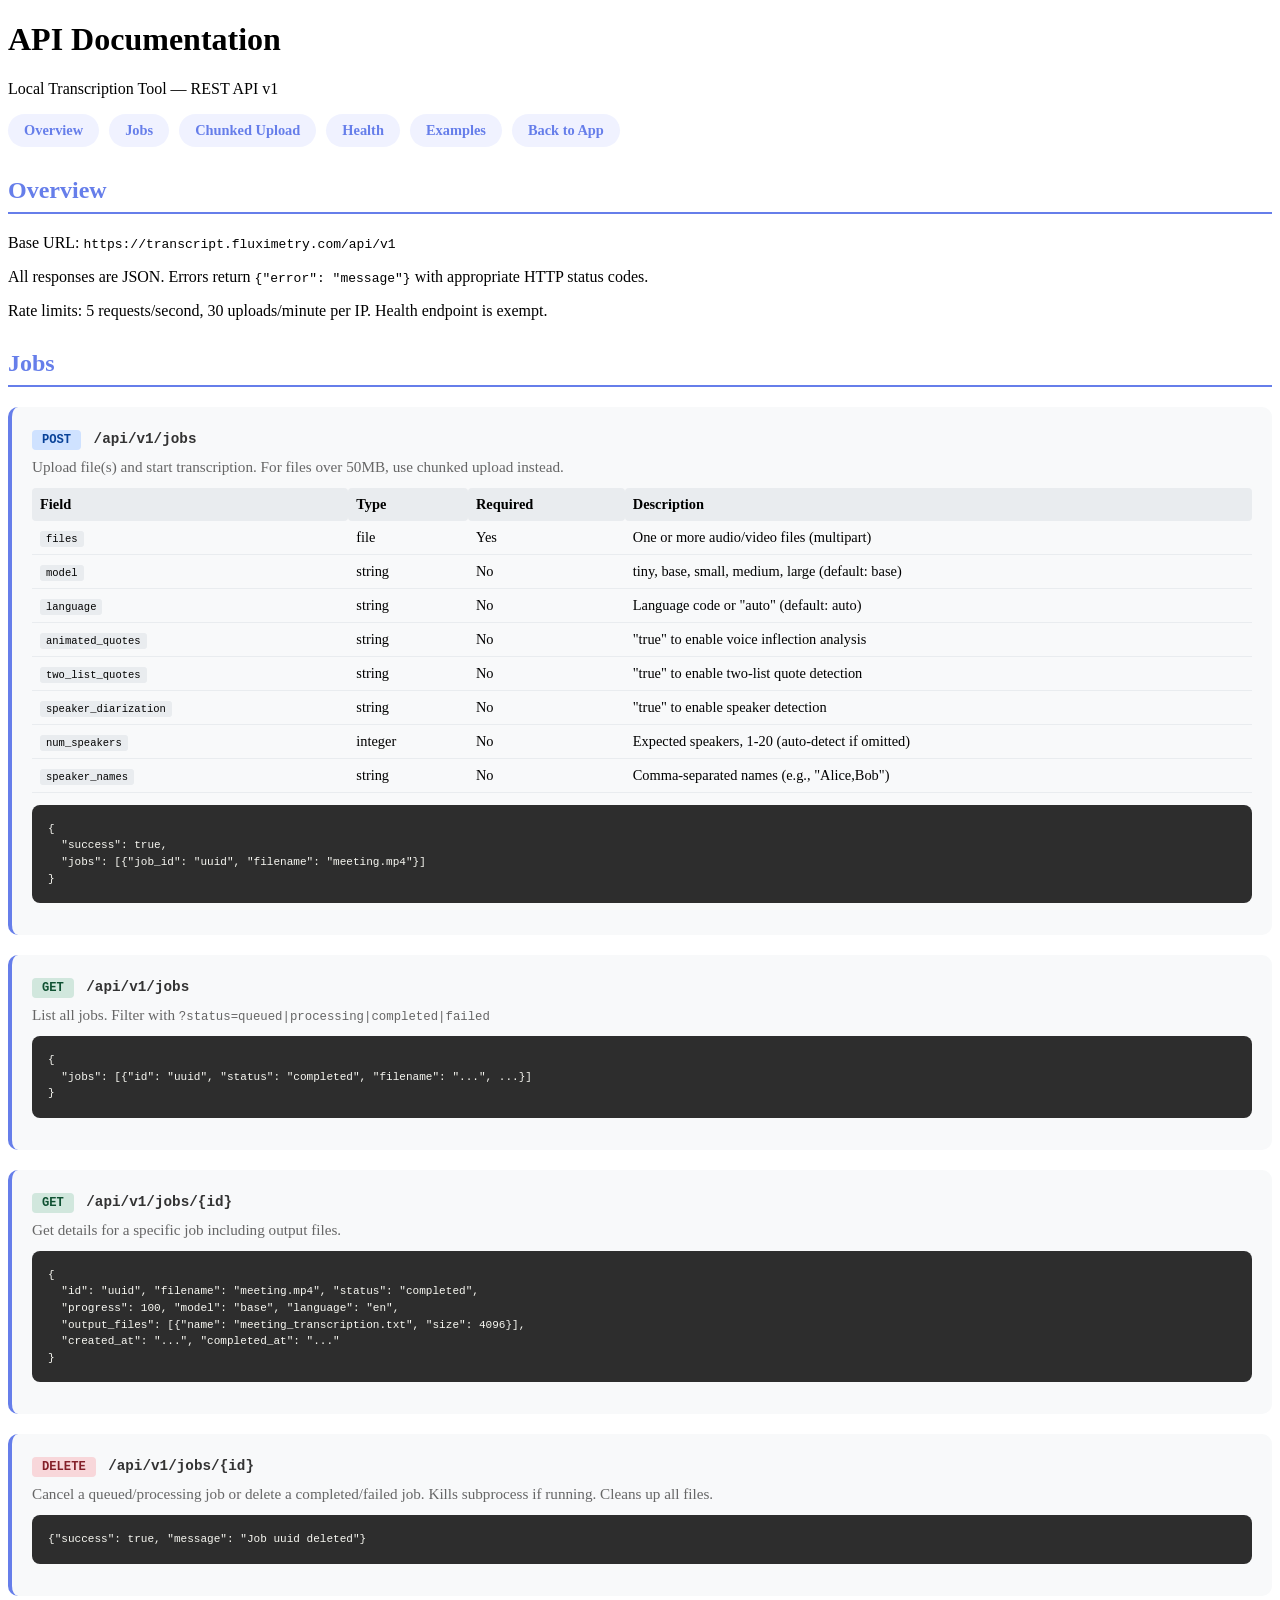
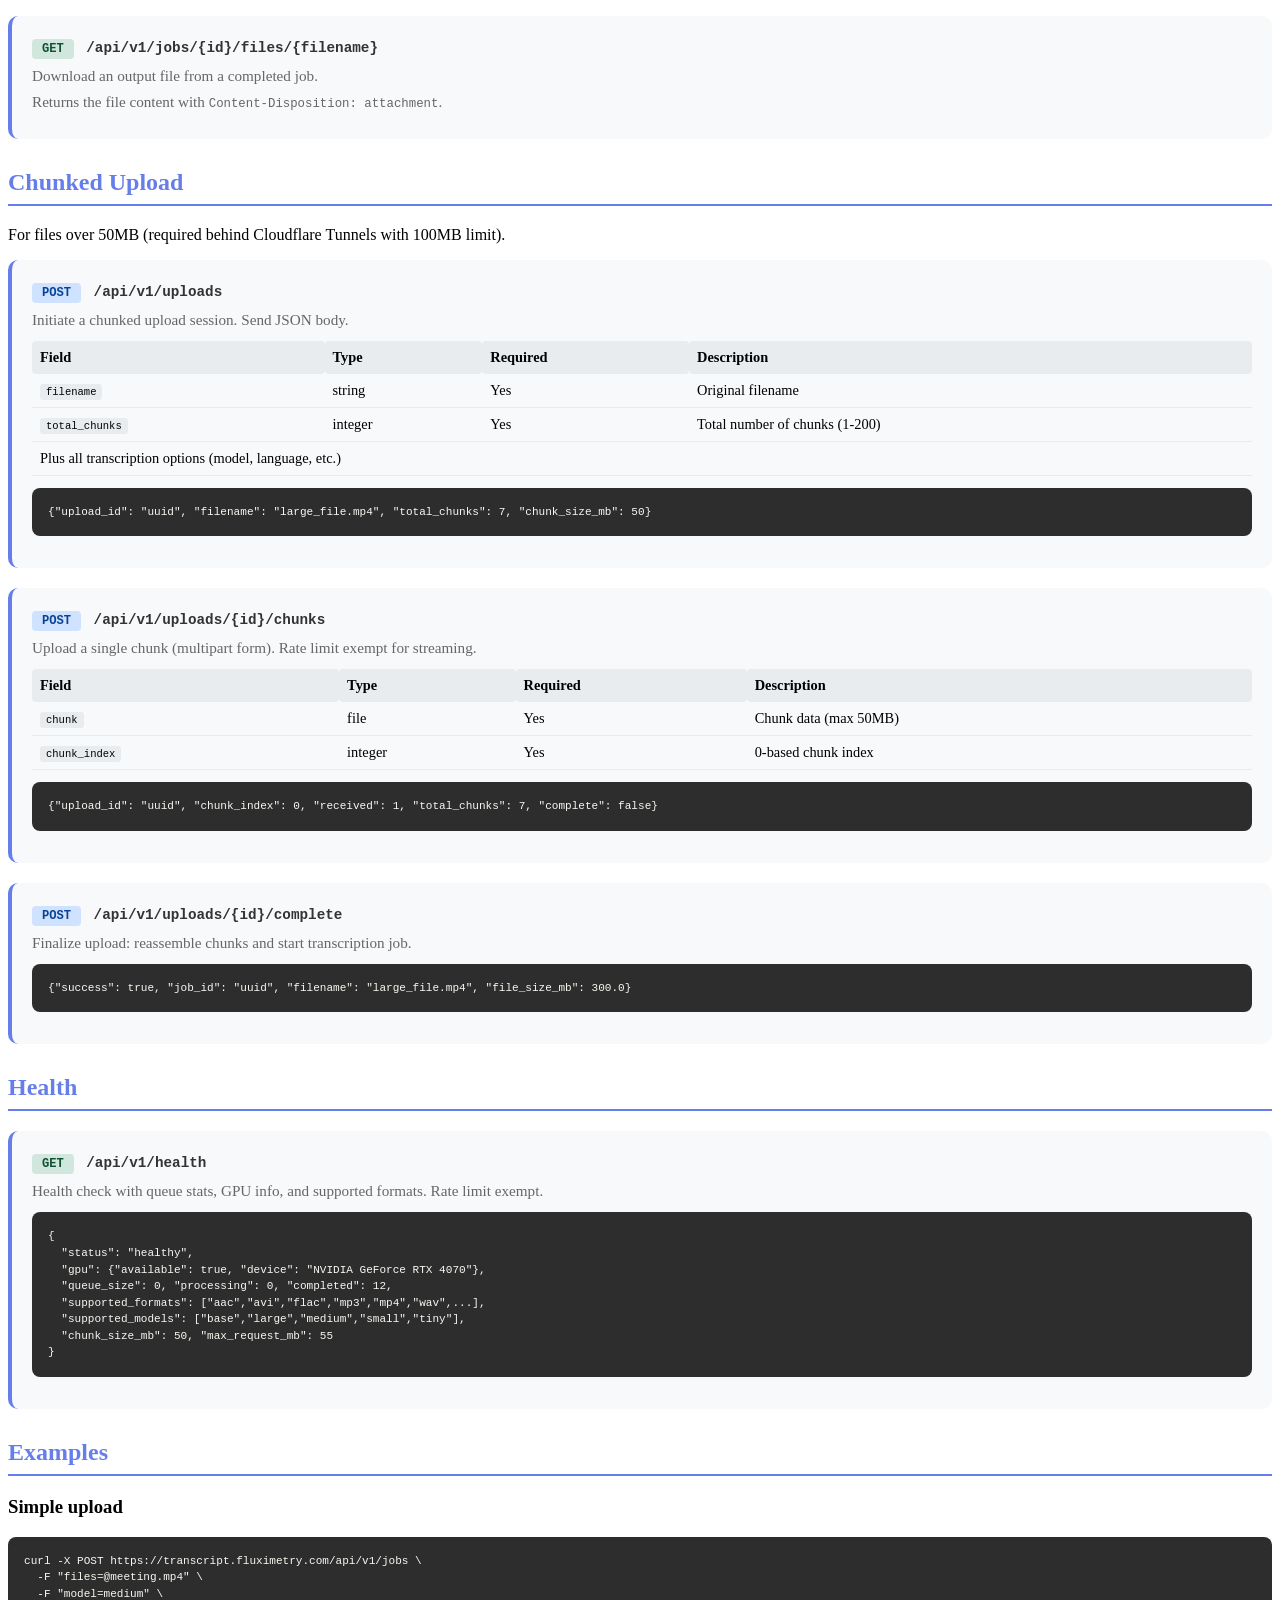
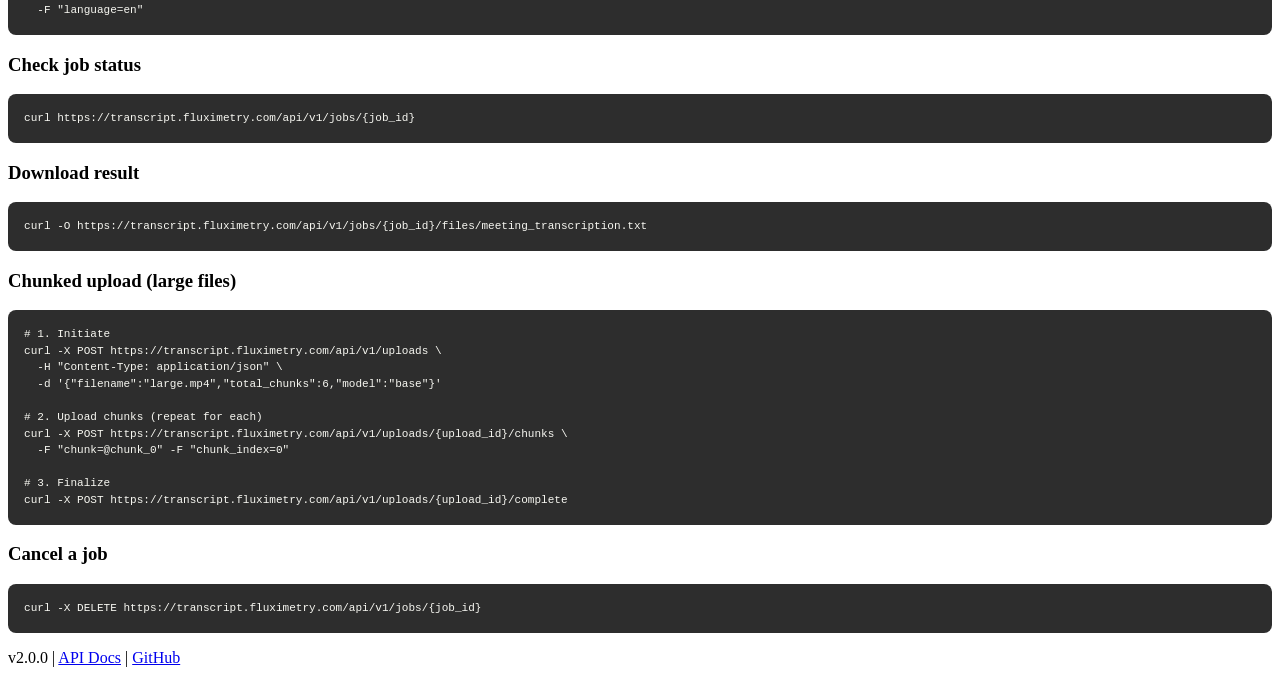
==== templates/docs.html @ fba422f9 "Add WebVTT output, API docs page, and updated footer - Transcription output now uses WebVTT (.vtt) f" ====
<!DOCTYPE html>
<html lang="en">
<head>
    <meta charset="UTF-8">
    <meta name="viewport" content="width=device-width, initial-scale=1.0">
    <title>API Documentation - Local Transcription Tool</title>
    <link rel="stylesheet" href="{{ url_for('static', filename='css/style.css') }}">
    <style>
        .docs-nav { display: flex; gap: 10px; margin-bottom: 30px; flex-wrap: wrap; }
        .docs-nav a { padding: 8px 16px; background: #f0f2ff; border-radius: 20px; color: #667eea; text-decoration: none; font-weight: 600; font-size: 0.9em; }
        .docs-nav a:hover { background: #667eea; color: white; }
        .endpoint { background: #f8f9fa; border-radius: 10px; padding: 20px; margin-bottom: 20px; border-left: 4px solid #667eea; }
        .endpoint h3 { margin: 0 0 8px 0; font-size: 1.1em; }
        .method { display: inline-block; padding: 3px 10px; border-radius: 4px; font-weight: 700; font-size: 0.85em; margin-right: 8px; font-family: monospace; }
        .method-get { background: #d1e7dd; color: #0f5132; }
        .method-post { background: #cfe2ff; color: #084298; }
        .method-delete { background: #f8d7da; color: #842029; }
        .path { font-family: monospace; font-size: 1em; color: #333; }
        .endpoint p { color: #666; margin: 8px 0; font-size: 0.95em; }
        .params { margin: 12px 0 0 0; }
        .params table { width: 100%; border-collapse: collapse; font-size: 0.9em; }
        .params th { text-align: left; padding: 8px; background: #e9ecef; border-radius: 4px; }
        .params td { padding: 8px; border-bottom: 1px solid #e9ecef; }
        .params code { background: #e9ecef; padding: 2px 6px; border-radius: 3px; font-size: 0.9em; }
        pre { background: #2d2d2d; color: #f8f8f2; padding: 16px; border-radius: 8px; overflow-x: auto; font-size: 0.85em; line-height: 1.5; margin: 12px 0; }
        .section-title { color: #667eea; border-bottom: 2px solid #667eea; padding-bottom: 8px; margin: 30px 0 20px 0; }
    </style>
</head>
<body>
    <div class="container">
        <header>
            <h1>API Documentation</h1>
            <p class="tagline">Local Transcription Tool — REST API v1</p>
        </header>

        <main>
            <div class="docs-nav">
                <a href="#overview">Overview</a>
                <a href="#jobs">Jobs</a>
                <a href="#chunked">Chunked Upload</a>
                <a href="#health">Health</a>
                <a href="#examples">Examples</a>
                <a href="/">Back to App</a>
            </div>

            <section id="overview">
                <h2 class="section-title">Overview</h2>
                <p>Base URL: <code>https://transcript.fluximetry.com/api/v1</code></p>
                <p>All responses are JSON. Errors return <code>{"error": "message"}</code> with appropriate HTTP status codes.</p>
                <p>Rate limits: 5 requests/second, 30 uploads/minute per IP. Health endpoint is exempt.</p>
            </section>

            <section id="jobs">
                <h2 class="section-title">Jobs</h2>

                <div class="endpoint">
                    <h3><span class="method method-post">POST</span> <span class="path">/api/v1/jobs</span></h3>
                    <p>Upload file(s) and start transcription. For files over 50MB, use chunked upload instead.</p>
                    <div class="params">
                        <table>
                            <tr><th>Field</th><th>Type</th><th>Required</th><th>Description</th></tr>
                            <tr><td><code>files</code></td><td>file</td><td>Yes</td><td>One or more audio/video files (multipart)</td></tr>
                            <tr><td><code>model</code></td><td>string</td><td>No</td><td>tiny, base, small, medium, large (default: base)</td></tr>
                            <tr><td><code>language</code></td><td>string</td><td>No</td><td>Language code or "auto" (default: auto)</td></tr>
                            <tr><td><code>animated_quotes</code></td><td>string</td><td>No</td><td>"true" to enable voice inflection analysis</td></tr>
                            <tr><td><code>two_list_quotes</code></td><td>string</td><td>No</td><td>"true" to enable two-list quote detection</td></tr>
                            <tr><td><code>speaker_diarization</code></td><td>string</td><td>No</td><td>"true" to enable speaker detection</td></tr>
                            <tr><td><code>num_speakers</code></td><td>integer</td><td>No</td><td>Expected speakers, 1-20 (auto-detect if omitted)</td></tr>
                            <tr><td><code>speaker_names</code></td><td>string</td><td>No</td><td>Comma-separated names (e.g., "Alice,Bob")</td></tr>
                        </table>
                    </div>
<pre>{
  "success": true,
  "jobs": [{"job_id": "uuid", "filename": "meeting.mp4"}]
}</pre>
                </div>

                <div class="endpoint">
                    <h3><span class="method method-get">GET</span> <span class="path">/api/v1/jobs</span></h3>
                    <p>List all jobs. Filter with <code>?status=queued|processing|completed|failed</code></p>
<pre>{
  "jobs": [{"id": "uuid", "status": "completed", "filename": "...", ...}]
}</pre>
                </div>

                <div class="endpoint">
                    <h3><span class="method method-get">GET</span> <span class="path">/api/v1/jobs/{id}</span></h3>
                    <p>Get details for a specific job including output files.</p>
<pre>{
  "id": "uuid", "filename": "meeting.mp4", "status": "completed",
  "progress": 100, "model": "base", "language": "en",
  "output_files": [{"name": "meeting_transcription.txt", "size": 4096}],
  "created_at": "...", "completed_at": "..."
}</pre>
                </div>

                <div class="endpoint">
                    <h3><span class="method method-delete">DELETE</span> <span class="path">/api/v1/jobs/{id}</span></h3>
                    <p>Cancel a queued/processing job or delete a completed/failed job. Kills subprocess if running. Cleans up all files.</p>
<pre>{"success": true, "message": "Job uuid deleted"}</pre>
                </div>

                <div class="endpoint">
                    <h3><span class="method method-get">GET</span> <span class="path">/api/v1/jobs/{id}/files/{filename}</span></h3>
                    <p>Download an output file from a completed job.</p>
                    <p>Returns the file content with <code>Content-Disposition: attachment</code>.</p>
                </div>
            </section>

            <section id="chunked">
                <h2 class="section-title">Chunked Upload</h2>
                <p>For files over 50MB (required behind Cloudflare Tunnels with 100MB limit).</p>

                <div class="endpoint">
                    <h3><span class="method method-post">POST</span> <span class="path">/api/v1/uploads</span></h3>
                    <p>Initiate a chunked upload session. Send JSON body.</p>
                    <div class="params">
                        <table>
                            <tr><th>Field</th><th>Type</th><th>Required</th><th>Description</th></tr>
                            <tr><td><code>filename</code></td><td>string</td><td>Yes</td><td>Original filename</td></tr>
                            <tr><td><code>total_chunks</code></td><td>integer</td><td>Yes</td><td>Total number of chunks (1-200)</td></tr>
                            <tr><td colspan="4">Plus all transcription options (model, language, etc.)</td></tr>
                        </table>
                    </div>
<pre>{"upload_id": "uuid", "filename": "large_file.mp4", "total_chunks": 7, "chunk_size_mb": 50}</pre>
                </div>

                <div class="endpoint">
                    <h3><span class="method method-post">POST</span> <span class="path">/api/v1/uploads/{id}/chunks</span></h3>
                    <p>Upload a single chunk (multipart form). Rate limit exempt for streaming.</p>
                    <div class="params">
                        <table>
                            <tr><th>Field</th><th>Type</th><th>Required</th><th>Description</th></tr>
                            <tr><td><code>chunk</code></td><td>file</td><td>Yes</td><td>Chunk data (max 50MB)</td></tr>
                            <tr><td><code>chunk_index</code></td><td>integer</td><td>Yes</td><td>0-based chunk index</td></tr>
                        </table>
                    </div>
<pre>{"upload_id": "uuid", "chunk_index": 0, "received": 1, "total_chunks": 7, "complete": false}</pre>
                </div>

                <div class="endpoint">
                    <h3><span class="method method-post">POST</span> <span class="path">/api/v1/uploads/{id}/complete</span></h3>
                    <p>Finalize upload: reassemble chunks and start transcription job.</p>
<pre>{"success": true, "job_id": "uuid", "filename": "large_file.mp4", "file_size_mb": 300.0}</pre>
                </div>
            </section>

            <section id="health">
                <h2 class="section-title">Health</h2>

                <div class="endpoint">
                    <h3><span class="method method-get">GET</span> <span class="path">/api/v1/health</span></h3>
                    <p>Health check with queue stats, GPU info, and supported formats. Rate limit exempt.</p>
<pre>{
  "status": "healthy",
  "gpu": {"available": true, "device": "NVIDIA GeForce RTX 4070"},
  "queue_size": 0, "processing": 0, "completed": 12,
  "supported_formats": ["aac","avi","flac","mp3","mp4","wav",...],
  "supported_models": ["base","large","medium","small","tiny"],
  "chunk_size_mb": 50, "max_request_mb": 55
}</pre>
                </div>
            </section>

            <section id="examples">
                <h2 class="section-title">Examples</h2>

                <h3>Simple upload</h3>
<pre>curl -X POST https://transcript.fluximetry.com/api/v1/jobs \
  -F "files=@meeting.mp4" \
  -F "model=medium" \
  -F "language=en"</pre>

                <h3>Check job status</h3>
<pre>curl https://transcript.fluximetry.com/api/v1/jobs/{job_id}</pre>

                <h3>Download result</h3>
<pre>curl -O https://transcript.fluximetry.com/api/v1/jobs/{job_id}/files/meeting_transcription.txt</pre>

                <h3>Chunked upload (large files)</h3>
<pre># 1. Initiate
curl -X POST https://transcript.fluximetry.com/api/v1/uploads \
  -H "Content-Type: application/json" \
  -d '{"filename":"large.mp4","total_chunks":6,"model":"base"}'

# 2. Upload chunks (repeat for each)
curl -X POST https://transcript.fluximetry.com/api/v1/uploads/{upload_id}/chunks \
  -F "chunk=@chunk_0" -F "chunk_index=0"

# 3. Finalize
curl -X POST https://transcript.fluximetry.com/api/v1/uploads/{upload_id}/complete</pre>

                <h3>Cancel a job</h3>
<pre>curl -X DELETE https://transcript.fluximetry.com/api/v1/jobs/{job_id}</pre>
            </section>
        </main>

        <footer>
            <p>v2.0.0 | <a href="/docs">API Docs</a> | <a href="https://github.com/sandbreak80/local_transcription" target="_blank">GitHub</a></p>
        </footer>
    </div>
</body>
</html>
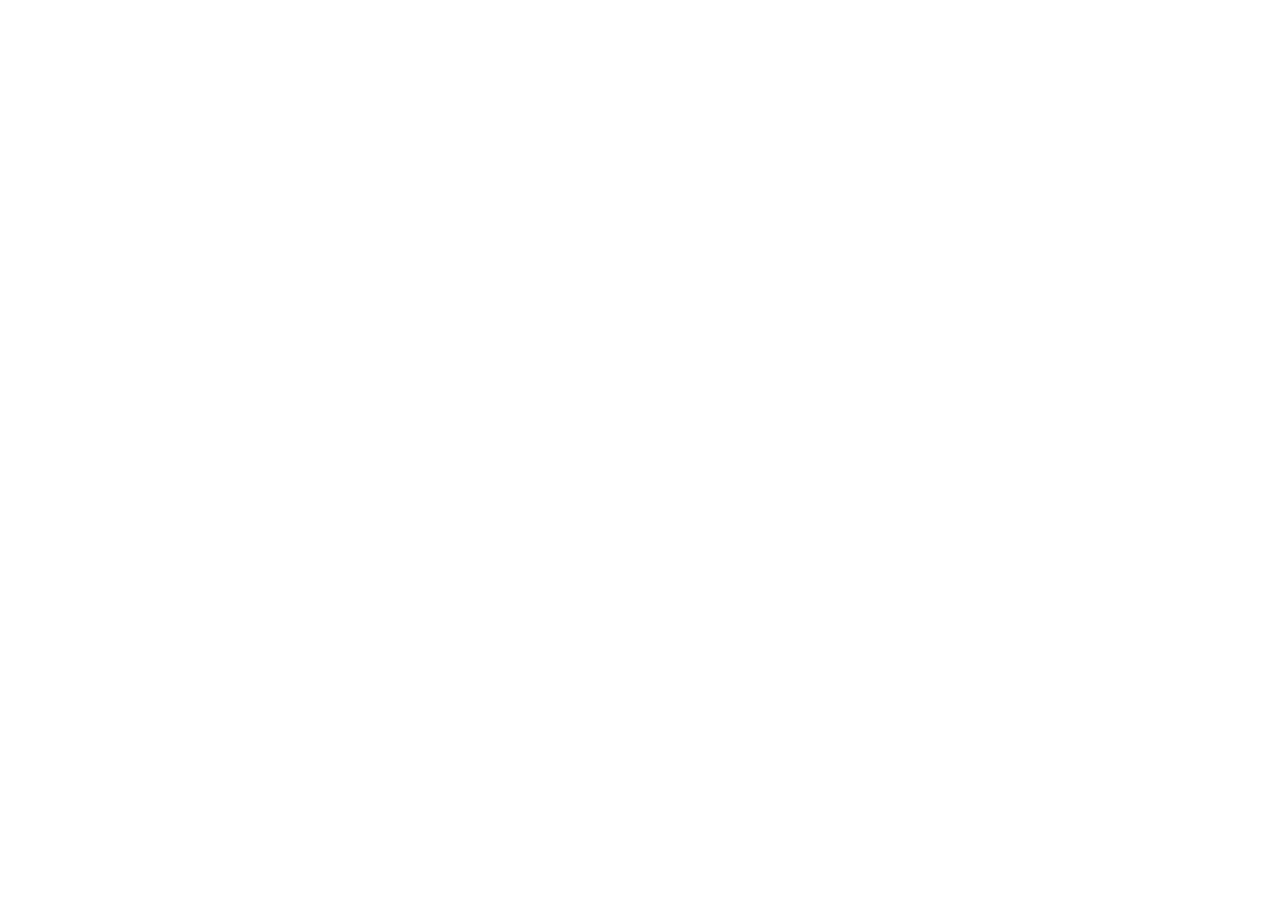
==== commit 5e6e7b14: "Upgrade API docs to Swagger UI with OpenAPI 3.0 spec Matches md.fluximetry.com docs style: - Swagger" ====
--- a/templates/docs.html
+++ b/templates/docs.html
@@ -1,203 +1,26 @@
 <!DOCTYPE html>
-<html lang="en">
+<html>
 <head>
-    <meta charset="UTF-8">
     <meta name="viewport" content="width=device-width, initial-scale=1.0">
-    <title>API Documentation - Local Transcription Tool</title>
-    <link rel="stylesheet" href="{{ url_for('static', filename='css/style.css') }}">
-    <style>
-        .docs-nav { display: flex; gap: 10px; margin-bottom: 30px; flex-wrap: wrap; }
-        .docs-nav a { padding: 8px 16px; background: #f0f2ff; border-radius: 20px; color: #667eea; text-decoration: none; font-weight: 600; font-size: 0.9em; }
-        .docs-nav a:hover { background: #667eea; color: white; }
-        .endpoint { background: #f8f9fa; border-radius: 10px; padding: 20px; margin-bottom: 20px; border-left: 4px solid #667eea; }
-        .endpoint h3 { margin: 0 0 8px 0; font-size: 1.1em; }
-        .method { display: inline-block; padding: 3px 10px; border-radius: 4px; font-weight: 700; font-size: 0.85em; margin-right: 8px; font-family: monospace; }
-        .method-get { background: #d1e7dd; color: #0f5132; }
-        .method-post { background: #cfe2ff; color: #084298; }
-        .method-delete { background: #f8d7da; color: #842029; }
-        .path { font-family: monospace; font-size: 1em; color: #333; }
-        .endpoint p { color: #666; margin: 8px 0; font-size: 0.95em; }
-        .params { margin: 12px 0 0 0; }
-        .params table { width: 100%; border-collapse: collapse; font-size: 0.9em; }
-        .params th { text-align: left; padding: 8px; background: #e9ecef; border-radius: 4px; }
-        .params td { padding: 8px; border-bottom: 1px solid #e9ecef; }
-        .params code { background: #e9ecef; padding: 2px 6px; border-radius: 3px; font-size: 0.9em; }
-        pre { background: #2d2d2d; color: #f8f8f2; padding: 16px; border-radius: 8px; overflow-x: auto; font-size: 0.85em; line-height: 1.5; margin: 12px 0; }
-        .section-title { color: #667eea; border-bottom: 2px solid #667eea; padding-bottom: 8px; margin: 30px 0 20px 0; }
-    </style>
+    <link type="text/css" rel="stylesheet" href="https://cdn.jsdelivr.net/npm/swagger-ui-dist@5/swagger-ui.css">
+    <title>Local Transcription Tool API - Swagger UI</title>
 </head>
 <body>
-    <div class="container">
-        <header>
-            <h1>API Documentation</h1>
-            <p class="tagline">Local Transcription Tool — REST API v1</p>
-        </header>
-
-        <main>
-            <div class="docs-nav">
-                <a href="#overview">Overview</a>
-                <a href="#jobs">Jobs</a>
-                <a href="#chunked">Chunked Upload</a>
-                <a href="#health">Health</a>
-                <a href="#examples">Examples</a>
-                <a href="/">Back to App</a>
-            </div>
-
-            <section id="overview">
-                <h2 class="section-title">Overview</h2>
-                <p>Base URL: <code>https://transcript.fluximetry.com/api/v1</code></p>
-                <p>All responses are JSON. Errors return <code>{"error": "message"}</code> with appropriate HTTP status codes.</p>
-                <p>Rate limits: 5 requests/second, 30 uploads/minute per IP. Health endpoint is exempt.</p>
-            </section>
-
-            <section id="jobs">
-                <h2 class="section-title">Jobs</h2>
-
-                <div class="endpoint">
-                    <h3><span class="method method-post">POST</span> <span class="path">/api/v1/jobs</span></h3>
-                    <p>Upload file(s) and start transcription. For files over 50MB, use chunked upload instead.</p>
-                    <div class="params">
-                        <table>
-                            <tr><th>Field</th><th>Type</th><th>Required</th><th>Description</th></tr>
-                            <tr><td><code>files</code></td><td>file</td><td>Yes</td><td>One or more audio/video files (multipart)</td></tr>
-                            <tr><td><code>model</code></td><td>string</td><td>No</td><td>tiny, base, small, medium, large (default: base)</td></tr>
-                            <tr><td><code>language</code></td><td>string</td><td>No</td><td>Language code or "auto" (default: auto)</td></tr>
-                            <tr><td><code>animated_quotes</code></td><td>string</td><td>No</td><td>"true" to enable voice inflection analysis</td></tr>
-                            <tr><td><code>two_list_quotes</code></td><td>string</td><td>No</td><td>"true" to enable two-list quote detection</td></tr>
-                            <tr><td><code>speaker_diarization</code></td><td>string</td><td>No</td><td>"true" to enable speaker detection</td></tr>
-                            <tr><td><code>num_speakers</code></td><td>integer</td><td>No</td><td>Expected speakers, 1-20 (auto-detect if omitted)</td></tr>
-                            <tr><td><code>speaker_names</code></td><td>string</td><td>No</td><td>Comma-separated names (e.g., "Alice,Bob")</td></tr>
-                        </table>
-                    </div>
-<pre>{
-  "success": true,
-  "jobs": [{"job_id": "uuid", "filename": "meeting.mp4"}]
-}</pre>
-                </div>
-
-                <div class="endpoint">
-                    <h3><span class="method method-get">GET</span> <span class="path">/api/v1/jobs</span></h3>
-                    <p>List all jobs. Filter with <code>?status=queued|processing|completed|failed</code></p>
-<pre>{
-  "jobs": [{"id": "uuid", "status": "completed", "filename": "...", ...}]
-}</pre>
-                </div>
-
-                <div class="endpoint">
-                    <h3><span class="method method-get">GET</span> <span class="path">/api/v1/jobs/{id}</span></h3>
-                    <p>Get details for a specific job including output files.</p>
-<pre>{
-  "id": "uuid", "filename": "meeting.mp4", "status": "completed",
-  "progress": 100, "model": "base", "language": "en",
-  "output_files": [{"name": "meeting_transcription.txt", "size": 4096}],
-  "created_at": "...", "completed_at": "..."
-}</pre>
-                </div>
-
-                <div class="endpoint">
-                    <h3><span class="method method-delete">DELETE</span> <span class="path">/api/v1/jobs/{id}</span></h3>
-                    <p>Cancel a queued/processing job or delete a completed/failed job. Kills subprocess if running. Cleans up all files.</p>
-<pre>{"success": true, "message": "Job uuid deleted"}</pre>
-                </div>
-
-                <div class="endpoint">
-                    <h3><span class="method method-get">GET</span> <span class="path">/api/v1/jobs/{id}/files/{filename}</span></h3>
-                    <p>Download an output file from a completed job.</p>
-                    <p>Returns the file content with <code>Content-Disposition: attachment</code>.</p>
-                </div>
-            </section>
-
-            <section id="chunked">
-                <h2 class="section-title">Chunked Upload</h2>
-                <p>For files over 50MB (required behind Cloudflare Tunnels with 100MB limit).</p>
-
-                <div class="endpoint">
-                    <h3><span class="method method-post">POST</span> <span class="path">/api/v1/uploads</span></h3>
-                    <p>Initiate a chunked upload session. Send JSON body.</p>
-                    <div class="params">
-                        <table>
-                            <tr><th>Field</th><th>Type</th><th>Required</th><th>Description</th></tr>
-                            <tr><td><code>filename</code></td><td>string</td><td>Yes</td><td>Original filename</td></tr>
-                            <tr><td><code>total_chunks</code></td><td>integer</td><td>Yes</td><td>Total number of chunks (1-200)</td></tr>
-                            <tr><td colspan="4">Plus all transcription options (model, language, etc.)</td></tr>
-                        </table>
-                    </div>
-<pre>{"upload_id": "uuid", "filename": "large_file.mp4", "total_chunks": 7, "chunk_size_mb": 50}</pre>
-                </div>
-
-                <div class="endpoint">
-                    <h3><span class="method method-post">POST</span> <span class="path">/api/v1/uploads/{id}/chunks</span></h3>
-                    <p>Upload a single chunk (multipart form). Rate limit exempt for streaming.</p>
-                    <div class="params">
-                        <table>
-                            <tr><th>Field</th><th>Type</th><th>Required</th><th>Description</th></tr>
-                            <tr><td><code>chunk</code></td><td>file</td><td>Yes</td><td>Chunk data (max 50MB)</td></tr>
-                            <tr><td><code>chunk_index</code></td><td>integer</td><td>Yes</td><td>0-based chunk index</td></tr>
-                        </table>
-                    </div>
-<pre>{"upload_id": "uuid", "chunk_index": 0, "received": 1, "total_chunks": 7, "complete": false}</pre>
-                </div>
-
-                <div class="endpoint">
-                    <h3><span class="method method-post">POST</span> <span class="path">/api/v1/uploads/{id}/complete</span></h3>
-                    <p>Finalize upload: reassemble chunks and start transcription job.</p>
-<pre>{"success": true, "job_id": "uuid", "filename": "large_file.mp4", "file_size_mb": 300.0}</pre>
-                </div>
-            </section>
-
-            <section id="health">
-                <h2 class="section-title">Health</h2>
-
-                <div class="endpoint">
-                    <h3><span class="method method-get">GET</span> <span class="path">/api/v1/health</span></h3>
-                    <p>Health check with queue stats, GPU info, and supported formats. Rate limit exempt.</p>
-<pre>{
-  "status": "healthy",
-  "gpu": {"available": true, "device": "NVIDIA GeForce RTX 4070"},
-  "queue_size": 0, "processing": 0, "completed": 12,
-  "supported_formats": ["aac","avi","flac","mp3","mp4","wav",...],
-  "supported_models": ["base","large","medium","small","tiny"],
-  "chunk_size_mb": 50, "max_request_mb": 55
-}</pre>
-                </div>
-            </section>
-
-            <section id="examples">
-                <h2 class="section-title">Examples</h2>
-
-                <h3>Simple upload</h3>
-<pre>curl -X POST https://transcript.fluximetry.com/api/v1/jobs \
-  -F "files=@meeting.mp4" \
-  -F "model=medium" \
-  -F "language=en"</pre>
-
-                <h3>Check job status</h3>
-<pre>curl https://transcript.fluximetry.com/api/v1/jobs/{job_id}</pre>
-
-                <h3>Download result</h3>
-<pre>curl -O https://transcript.fluximetry.com/api/v1/jobs/{job_id}/files/meeting_transcription.txt</pre>
-
-                <h3>Chunked upload (large files)</h3>
-<pre># 1. Initiate
-curl -X POST https://transcript.fluximetry.com/api/v1/uploads \
-  -H "Content-Type: application/json" \
-  -d '{"filename":"large.mp4","total_chunks":6,"model":"base"}'
-
-# 2. Upload chunks (repeat for each)
-curl -X POST https://transcript.fluximetry.com/api/v1/uploads/{upload_id}/chunks \
-  -F "chunk=@chunk_0" -F "chunk_index=0"
-
-# 3. Finalize
-curl -X POST https://transcript.fluximetry.com/api/v1/uploads/{upload_id}/complete</pre>
-
-                <h3>Cancel a job</h3>
-<pre>curl -X DELETE https://transcript.fluximetry.com/api/v1/jobs/{job_id}</pre>
-            </section>
-        </main>
-
-        <footer>
-            <p>v2.0.0 | <a href="/docs">API Docs</a> | <a href="https://github.com/sandbreak80/local_transcription" target="_blank">GitHub</a></p>
-        </footer>
-    </div>
+    <div id="swagger-ui"></div>
+    <script src="https://cdn.jsdelivr.net/npm/swagger-ui-dist@5/swagger-ui-bundle.js"></script>
+    <script>
+    const ui = SwaggerUIBundle({
+        url: '/openapi.json',
+        dom_id: '#swagger-ui',
+        layout: 'BaseLayout',
+        deepLinking: true,
+        showExtensions: true,
+        showCommonExtensions: true,
+        presets: [
+            SwaggerUIBundle.presets.apis,
+            SwaggerUIBundle.SwaggerUIStandalonePreset
+        ],
+    })
+    </script>
 </body>
 </html>
